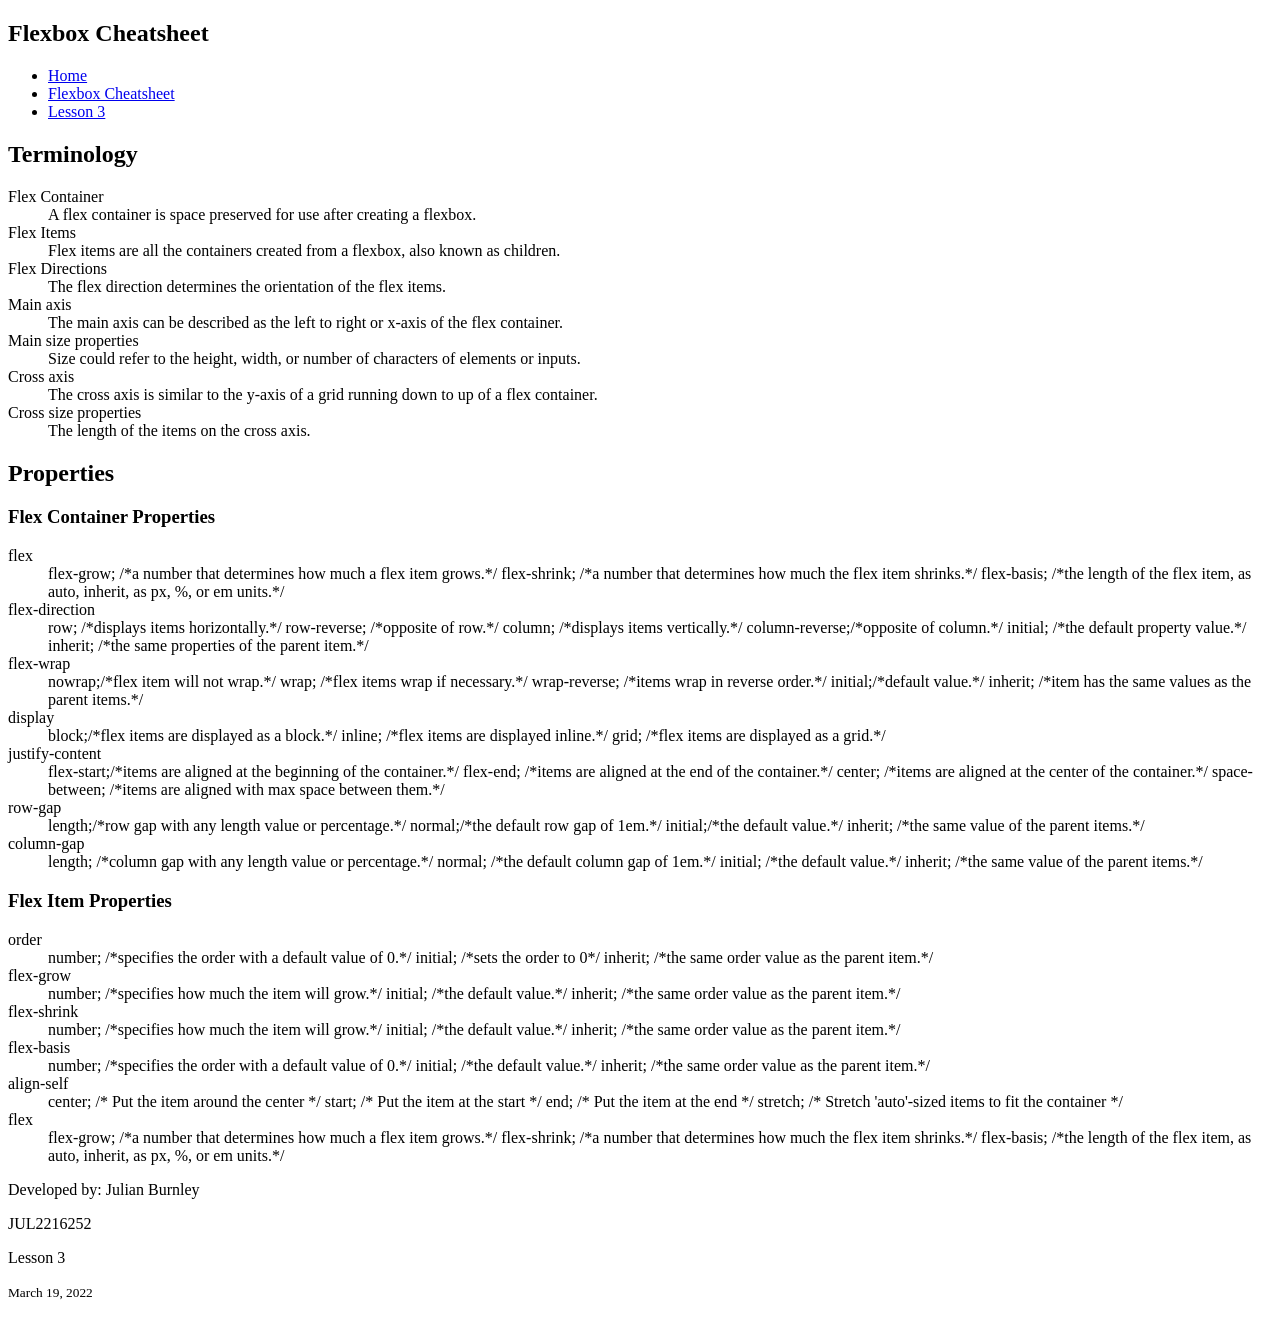
==== flexbox-cheatsheet.html @ 44917455 "flex container, item properties" ====
<!DOCTYPE html>
<html lang="en">
  <head>
    <title>Lesson 3 Project</title>
    <meta charset="UTF-8">
    <meta name="author" content="Julian Burnley">
    <meta name="description" content="Cheatsheet page">
    <meta name="keywords" content="cheatsheet, flexbox properties, flex containers, flex items, ">
    <link href="css/style.css" rel="stylesheet">
  </head>

  
  <body>
<main>
    <section class="left-column">
        <h1>Flexbox Cheatsheet</h1>
        <nav>
            <ul>
                <li><a href="index.html">Home</a></li>
                <li><a href="flexbox-cheatsheet.html">Flexbox Cheatsheet</a></li>
                <li><a href="https://github.com/rsc-cis233da-in-v8/12988_lesson-3-practice-activities-JUL2216252">Lesson 3</a></li>
              </ul>
            </nav>

            <h2>Terminology</h2>
            
            <dl>
                <div class="flex-container">
                <dt>Flex Container</dt>
                <dd>A flex container is space preserved for use after creating a flexbox.</dd>
            </div>
            <div class="flex-items">
                <dt>Flex Items</dt>
                <dd>Flex items are all the containers created from a flexbox, also known as children.</dd>
            </div>
            <div class="flex-direction">
                <dt>Flex Directions</dt>
                <dd>The flex direction determines the orientation of the flex items.</dd>
            </div>
            <div class="main-axis">
                <dt>Main axis</dt>
                <dd>The main axis can be described as the left to right or x-axis of the flex container.
            </dd>
        </div>
        <div class="main-size-properties">
                <dt>Main size properties</dt>
                <dd>Size could refer to the height, width,  or number of characters of elements or inputs.</dd>
            </div>
            <div class="cross-axis">
                <dt>Cross axis</dt>
                <dd>The cross axis is similar to the y-axis of a grid running down to up of a flex container. </dd>
            </div>
            <div class="cross-size-properties">
                <dt>Cross size properties</dt>
                <dd>The length of the items on the cross axis.</dd>
            </div>
              </dl>
           

            <h2>Properties</h2>

            <section class="container">
                <div>
                    <h3>Flex Container Properties</h3>
                    <dl>
                        <div class="property-group">
                        <dt>flex</dt>
                        <dd>flex-grow; /*a number that determines how much a flex item grows.*/
                                flex-shrink; /*a number that determines how much the flex item shrinks.*/
                                flex-basis; /*the length of the flex item, as auto, inherit, as px, %, or em units.*/
                        </dd>
                            </div>

                            <div class="property-group">
                        <dt>flex-direction</dt>
                        <dd>row;<span> /*displays items horizontally.*/</span>
                                row-reverse;<span> /*opposite of row.*/</span>
                                column;<span> /*displays items vertically.*/</span>
                                column-reverse;<span>/*opposite of column.*/</span>
                                initial;<span> /*the default property value.*/</span>
                                inherit; <span>/*the same properties of the parent item.*/</span>
                        </dd>
                         </div>

                         <div class="property-group">
                        <dt>flex-wrap</dt>
                        <dd>nowrap;<span>/*flex item will not wrap.*/</span>
                                wrap; <span>/*flex items wrap if necessary.*/</span>
                                wrap-reverse; <span>/*items wrap in reverse order.*/</span>
                                initial;<span>/*default value.*/</span>
                                inherit; <span>/*item has the same values as the parent items.*/</span>
                        </dd>
                       </div>

                       <div class="property-group">
                        <dt>display</dt>
                        <dd>block;<span>/*flex items are displayed as a block.*/</span>
                                inline;<span> /*flex items are displayed inline.*/</span>
                                grid; <span>/*flex items are displayed as a grid.*/</span>
                        </dd>
                       </div>

                       <div class="property-group">
                        <dt>justify-content</dt>
                        <dd>flex-start;<span>/*items are aligned at the beginning of the container.*/</span>
                                flex-end;<span> /*items are aligned at the end of the container.*/</span>
                                center; <span>/*items are aligned at the center of the container.*/</span>
                                space-between; <span>/*items are aligned with max space between them.*/</span>
                               
                        </dd>
                       </div>
                        <dt>row-gap</dt>
                        <dd>length;<span>/*row gap with any length value or percentage.*/</span>
                                 normal;<span>/*the default row gap of 1em.*/</span> 
                                 initial;<span>/*the default value.*/</span> 
                                 inherit;<span> /*the same value of the parent items.*/</span> 

                        </dd>
                        <div class="property-group">
                        <dt>column-gap</dt>
                        <dd>length; <span> /*column gap with any length value or percentage.*/</span> 
                                 normal;<span>  /*the default column gap of 1em.*/</span> 
                                 initial; <span> /*the default value.*/</span> 
                                 inherit; <span> /*the same value of the parent items.*/</span> 
                        </dd>
                    </div>
                    </dl>
                    
                    
                </div>

                <div>
                    <h3>Flex Item Properties</h3>
                    <dl>
                        <div class="Flex Item Properties">
                        <dt>order</dt>
                        <dd>number; /*specifies the order with a default value of 0.*/
                                initial; /*sets the order to 0*/
                                inherit; /*the same order value as the parent item.*/
                        </dd>
                    </div>

                    <div class="Flex Item Properties">
                        <dt>flex-grow</dt>
                        <dd>number; /*specifies how much the item will grow.*/
                                initial; /*the default value.*/
                                inherit; /*the same order value as the parent item.*/

                        </dd>
                    </div>

                    <div class="Flex Item Properties">
                        <dt>flex-shrink</dt>
                        <dd>number; /*specifies how much the item will grow.*/
                                 initial; /*the default value.*/
                                 inherit; /*the same order value as the parent item.*/


                        </dd>
                    </div>

                    <div class="Flex Item Properties">
                        <dt>flex-basis</dt>
                        <dd>number; /*specifies the order with a default value of 0.*/
                                 initial; /*the default value.*/
                                 inherit; /*the same order value as the parent item.*/


                        </dd>
                    </div>

                    <div class="Flex Item Properties">
                        <dt>align-self</dt>
                        <dd>center; /* Put the item around the center */
                                start; /* Put the item at the start */
                                end; /* Put the item at the end */
                                stretch; /* Stretch 'auto'-sized items to fit the container */
                        </dd>
                    </div>

                    <div class="Flex Item Properties">
                        <dt>flex</dt>
                        <dd>flex-grow; /*a number that determines how much a flex item grows.*/
                                flex-shrink; /*a number that determines how much the flex item shrinks.*/
                                flex-basis; /*the length of the flex item, as auto, inherit, as px, %, or em units.*/


                        </dd>
                    </div>
                    </dl>
                    

                </div>

            </section>
          

    </section>
    <footer>
        <p><span>Developed by:</span> Julian Burnley </p><p>JUL2216252</p><p><span>Lesson 3</span> </p>
        <p><small>March 19, 2022</small></p>
      </footer>
      
</main>
  </body>
</html>
---- css/style.css ----
/*
  Name:
  Course and Section:
  Instructor Name:
*/
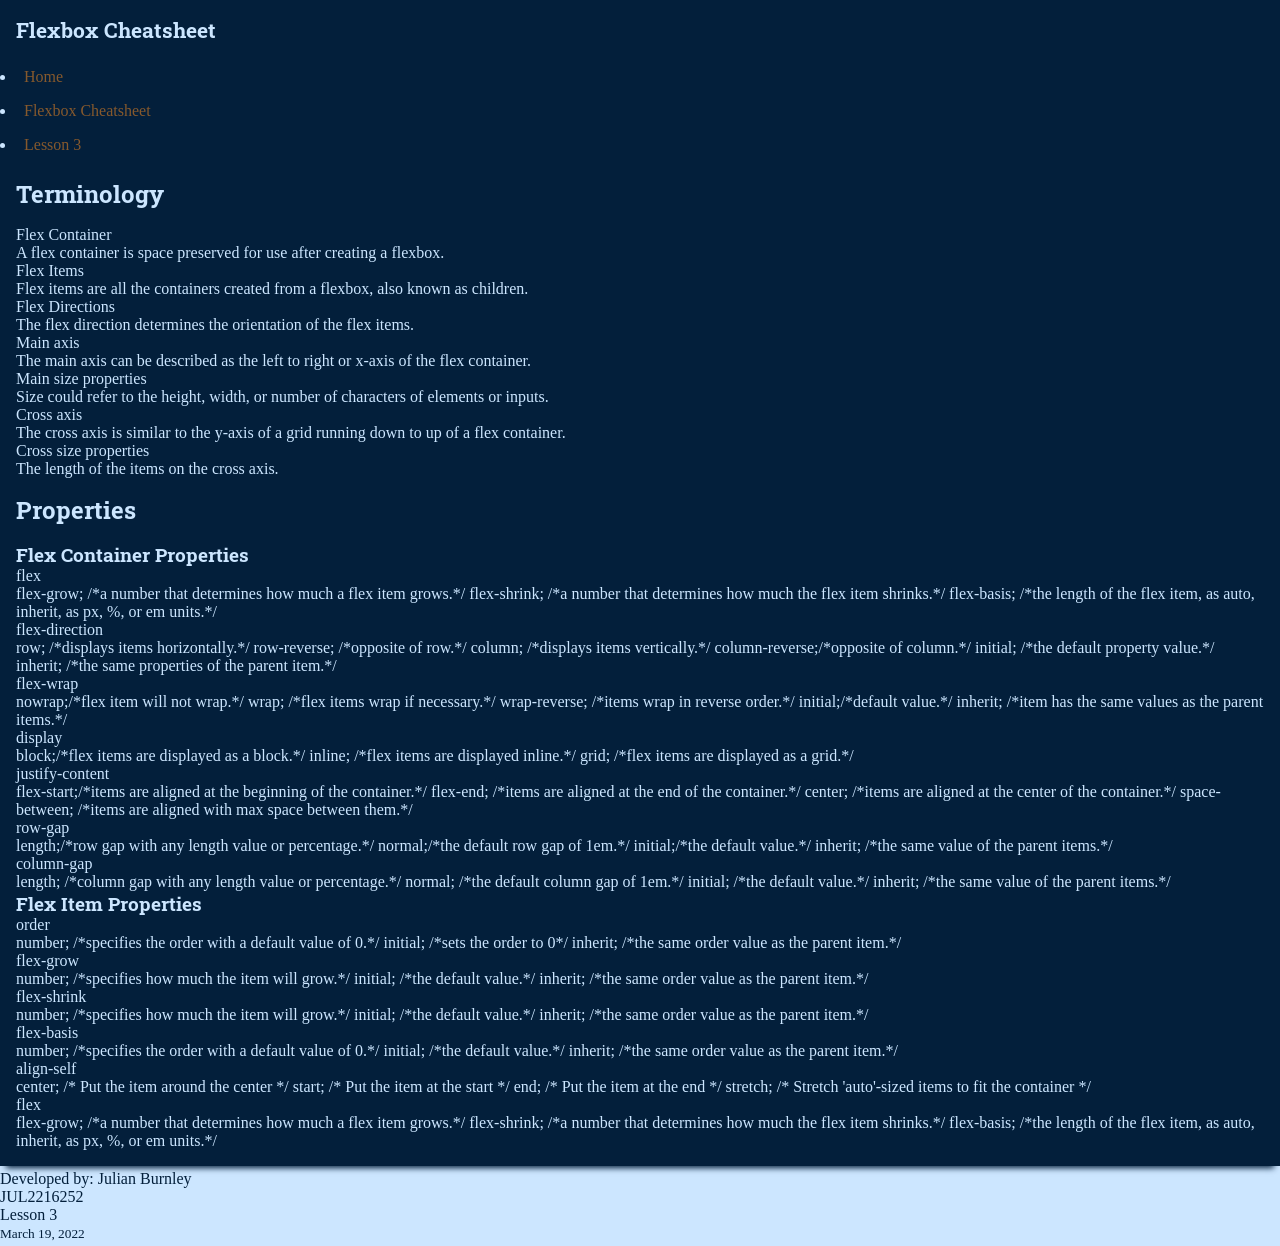
==== commit 3683378e: "body, side style" ====
--- a/flexbox-cheatsheet.html
+++ b/flexbox-cheatsheet.html
@@ -7,12 +7,18 @@
     <meta name="description" content="Cheatsheet page">
     <meta name="keywords" content="cheatsheet, flexbox properties, flex containers, flex items, ">
     <link href="css/style.css" rel="stylesheet">
+    <style>
+
+@import url('https://fonts.googleapis.com/css2?family=Roboto+Slab:wght@100&display=swap');
+      @import url('https://fonts.googleapis.com/css2?family=Open+Sans:wght@300&display=swap');
+    </style>
   </head>
 
   
   <body>
 <main>
     <section class="left-column">
+       
         <h1>Flexbox Cheatsheet</h1>
         <nav>
             <ul>
@@ -21,7 +27,7 @@
                 <li><a href="https://github.com/rsc-cis233da-in-v8/12988_lesson-3-practice-activities-JUL2216252">Lesson 3</a></li>
               </ul>
             </nav>
-
+       
             <h2>Terminology</h2>
             
             <dl>
@@ -196,11 +202,12 @@
           
 
     </section>
+    <div class="footer">
     <footer>
         <p><span>Developed by:</span> Julian Burnley </p><p>JUL2216252</p><p><span>Lesson 3</span> </p>
         <p><small>March 19, 2022</small></p>
       </footer>
-      
+    </div>
 </main>
   </body>
 </html>
--- a/css/style.css
+++ b/css/style.css
@@ -1,6 +1,92 @@
 
 /*
-  Name:
-  Course and Section:
-  Instructor Name:
+  Name:Julian Burnley
+  Course and Section:CIS233DA # 12988
+  Instructor Name:Brian Thurber
 */ 
+
+/*  color scheme info */
+:root {
+  --light-left-body-background-color: #cce6ff;
+  --background-card-xlight-color: 	#e2edf1;
+  --medium-dark-code-color: #86592d;
+  --left-border-link-color: #0084ff;
+  --left-column-background-text-shadow-color: #031f3b;
+  --span-code-medium-color:#003300;
+}
+
+/* fonts*/
+@font-face {
+  font-family: 'Roboto Slab';
+  src: url('RobotoSlab-VariableFont_wght.ttf') format('truetype');
+  
+  font-variation-settings: normal;
+}
+/* Resets sizing method and removes browser defaults for all elements */
+*, *::after, *::before {
+  margin: 0;
+  padding: 0;
+  box-sizing: border-box;
+
+}
+
+/* body*/
+
+body {
+  background-color: var(--light-left-body-background-color);
+  color: var(--left-column-background-text-shadow-color);
+  display: flex;
+  flex-flow: row;
+  flex-wrap: nowrap;
+  row-gap: 1em;
+  font-family: 'Roboto Slab', serif, 'Courier Prime', monospace;
+  overflow: hidden;
+
+}
+.left-column {
+align-items: flex-start;
+  display: flex;
+  flex-direction: column;
+  flex-wrap: nowrap;
+  justify-content: space-between;
+height: 100%;
+flex-shrink: 0;
+flex-grow: 0;
+flex-basis: 250px;
+ background-color: var(--left-column-background-text-shadow-color);
+ color: var(--light-left-body-background-color);
+ border-right: thick var(--left-border-link-color);
+ box-shadow: 0 8px 6px -6px var(--left-column-background-text-shadow-color);
+ padding: 1em;
+}
+
+h1 {
+ font-size: 1.3rem; 
+}
+
+nav{
+  font-size: 1em;
+}
+
+nav a {
+  display: flex;
+  flex-direction: column;
+  text-decoration: none;
+  color: var(--medium-dark-code-color);
+  padding: .5em;
+}
+
+a:hover {
+  padding-top: 0.6em;
+ background-color: var(--medium-dark-code-color);
+ color: var(--left-column-background-text-shadow-color);
+  text-decoration: none;
+}
+
+.footer {
+  height: 5em;
+  display: flex;
+  flex-direction: column;
+  justify-content: space-around;
+
+}
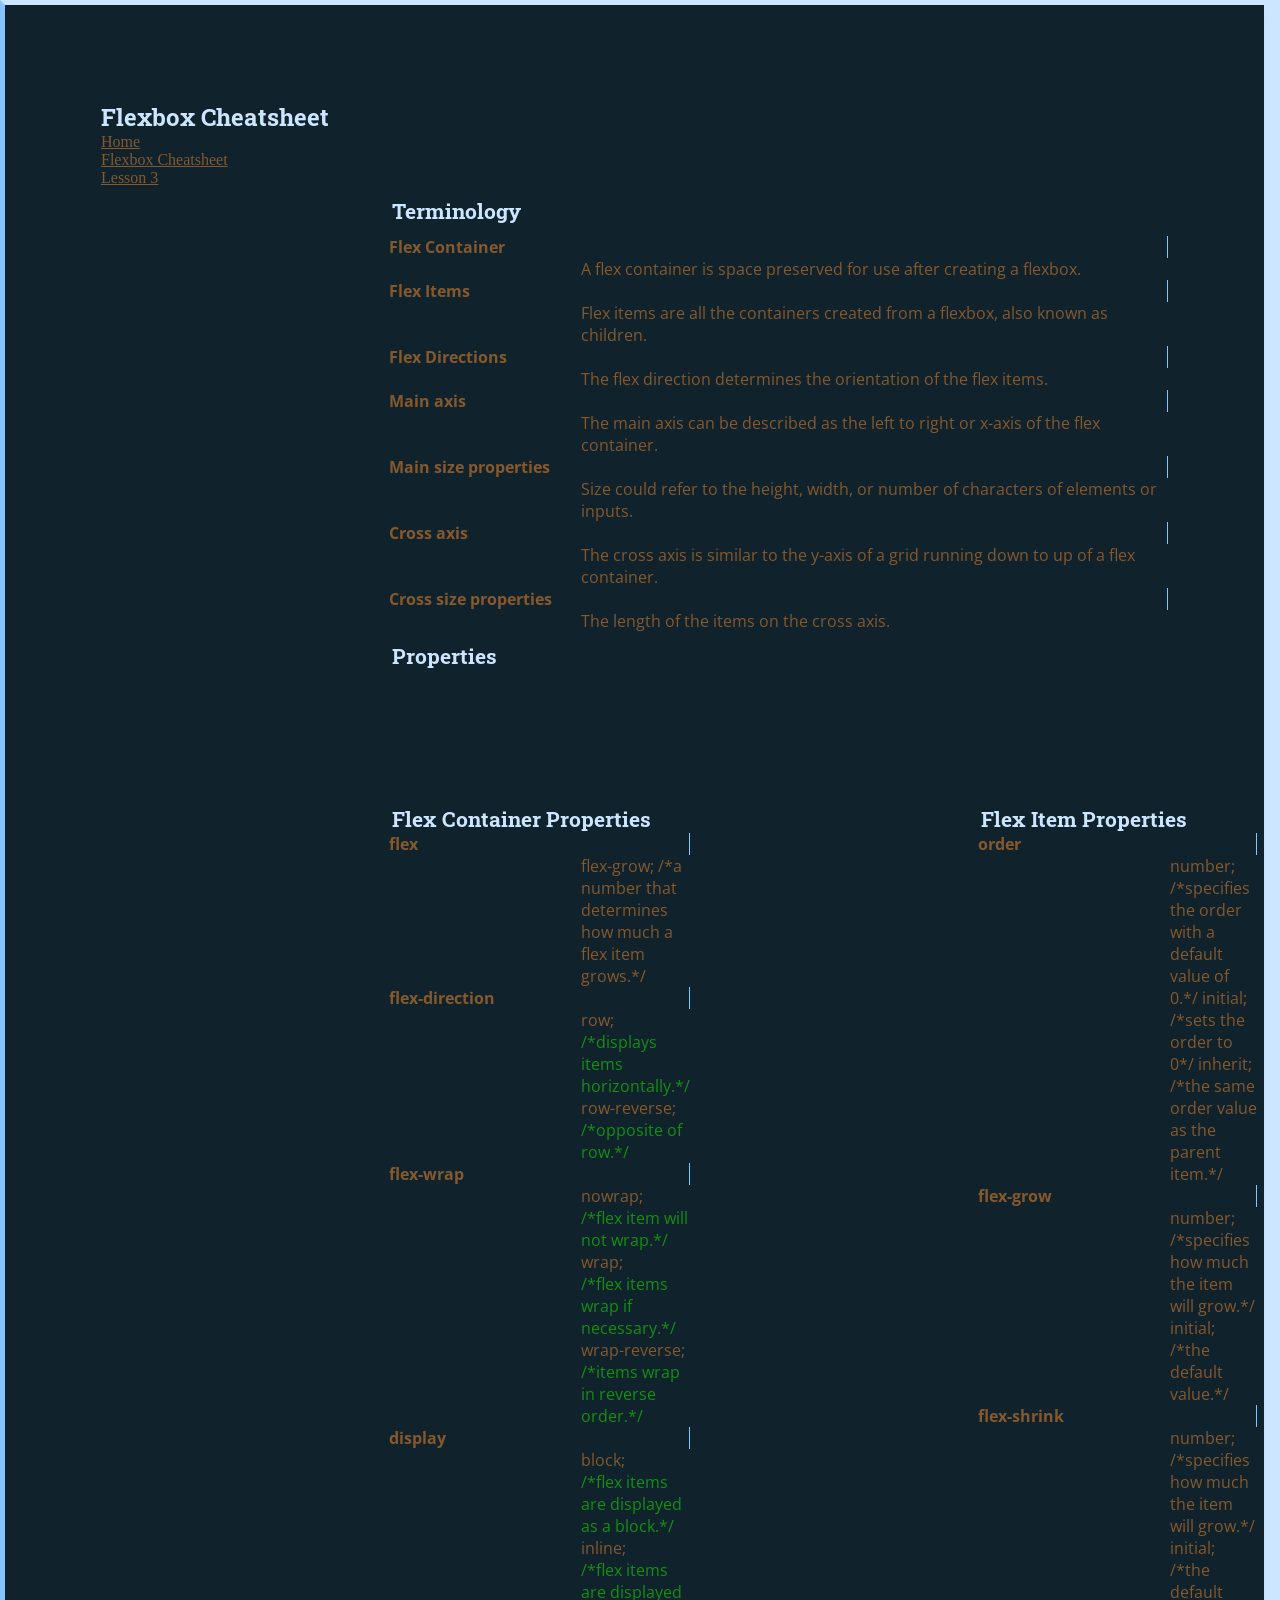
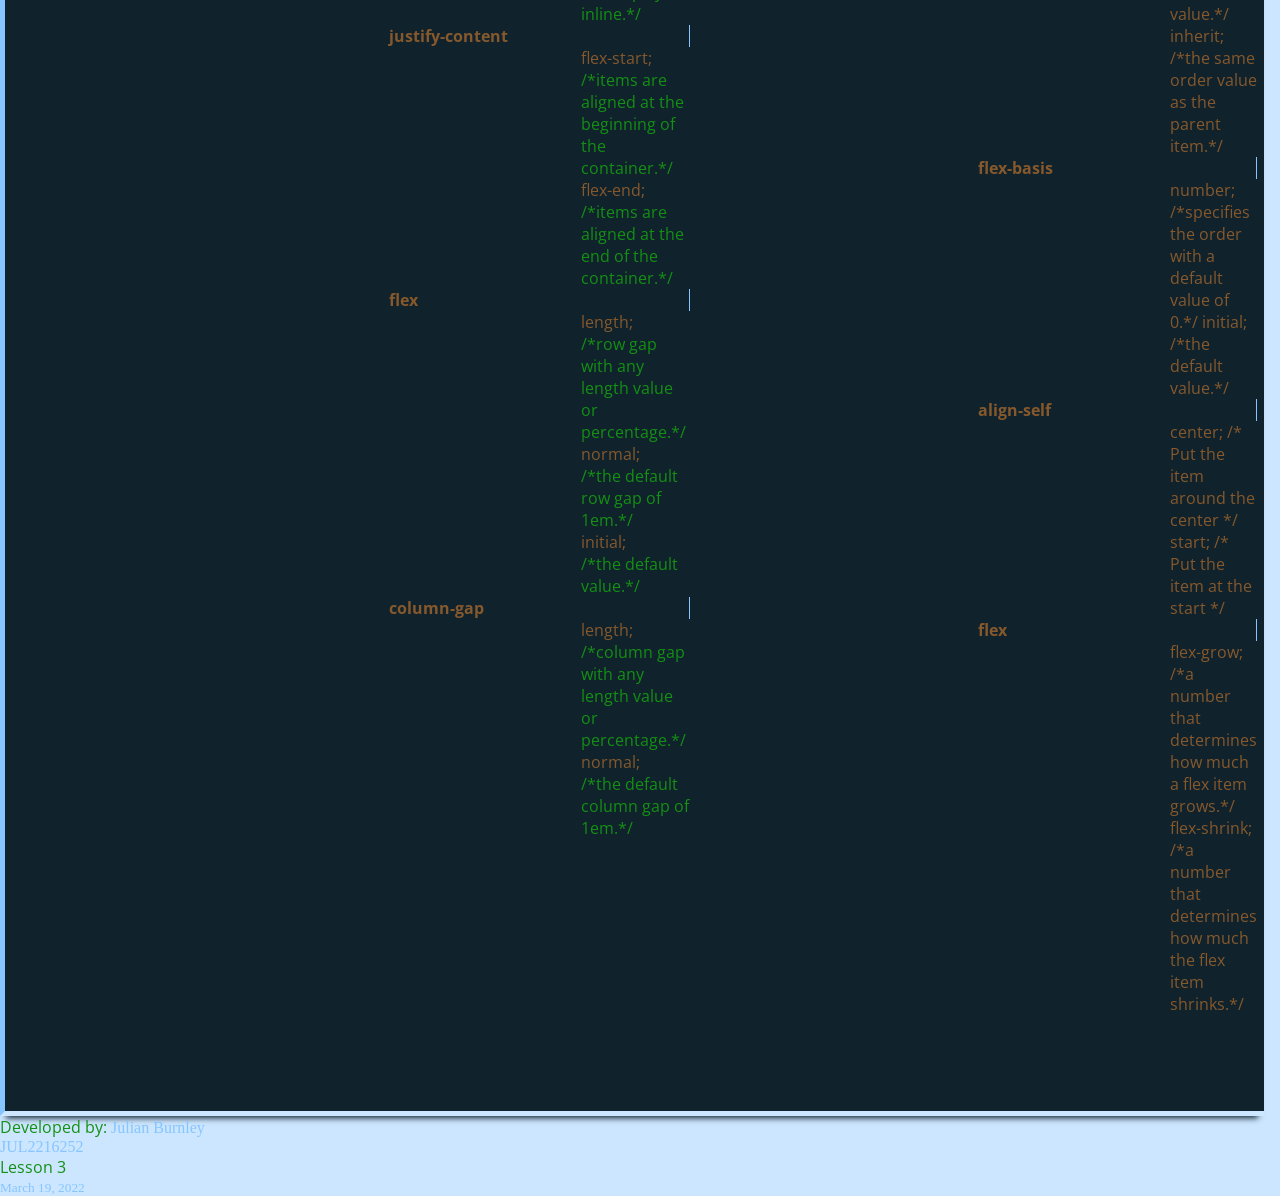
==== commit c097aae7: "main element styles" ====
--- a/flexbox-cheatsheet.html
+++ b/flexbox-cheatsheet.html
@@ -31,38 +31,38 @@
             <h2>Terminology</h2>
             
             <dl>
-                <div class="flex-container">
+                <div class="term-group">
                 <dt>Flex Container</dt>
                 <dd>A flex container is space preserved for use after creating a flexbox.</dd>
             </div>
-            <div class="flex-items">
+            <div class="term-group">
                 <dt>Flex Items</dt>
                 <dd>Flex items are all the containers created from a flexbox, also known as children.</dd>
             </div>
-            <div class="flex-direction">
+            <div class="term-group">
                 <dt>Flex Directions</dt>
                 <dd>The flex direction determines the orientation of the flex items.</dd>
             </div>
-            <div class="main-axis">
+            <div class="term-group">
                 <dt>Main axis</dt>
                 <dd>The main axis can be described as the left to right or x-axis of the flex container.
             </dd>
         </div>
-        <div class="main-size-properties">
+        <div class="term-group">
                 <dt>Main size properties</dt>
                 <dd>Size could refer to the height, width,  or number of characters of elements or inputs.</dd>
             </div>
-            <div class="cross-axis">
+            <div class="term-group">
                 <dt>Cross axis</dt>
                 <dd>The cross axis is similar to the y-axis of a grid running down to up of a flex container. </dd>
             </div>
-            <div class="cross-size-properties">
+            <div class="term-group">
                 <dt>Cross size properties</dt>
                 <dd>The length of the items on the cross axis.</dd>
             </div>
               </dl>
            
-
+            
             <h2>Properties</h2>
 
             <section class="container">
@@ -72,135 +72,106 @@
                         <div class="property-group">
                         <dt>flex</dt>
                         <dd>flex-grow; /*a number that determines how much a flex item grows.*/
-                                flex-shrink; /*a number that determines how much the flex item shrinks.*/
-                                flex-basis; /*the length of the flex item, as auto, inherit, as px, %, or em units.*/
-                        </dd>
+                             </dd>
                             </div>
 
                             <div class="property-group">
                         <dt>flex-direction</dt>
                         <dd>row;<span> /*displays items horizontally.*/</span>
                                 row-reverse;<span> /*opposite of row.*/</span>
-                                column;<span> /*displays items vertically.*/</span>
-                                column-reverse;<span>/*opposite of column.*/</span>
-                                initial;<span> /*the default property value.*/</span>
-                                inherit; <span>/*the same properties of the parent item.*/</span>
                         </dd>
-                         </div>
+                    </div>
 
-                         <div class="property-group">
-                        <dt>flex-wrap</dt>
-                        <dd>nowrap;<span>/*flex item will not wrap.*/</span>
-                                wrap; <span>/*flex items wrap if necessary.*/</span>
-                                wrap-reverse; <span>/*items wrap in reverse order.*/</span>
-                                initial;<span>/*default value.*/</span>
-                                inherit; <span>/*item has the same values as the parent items.*/</span>
+                    <div class="property-group">
+                   <dt>flex-wrap</dt>
+                   <dd>nowrap;<span>/*flex item will not wrap.*/</span>
+                           wrap; <span>/*flex items wrap if necessary.*/</span>
+                           wrap-reverse; <span>/*items wrap in reverse order.*/</span>
                         </dd>
-                       </div>
-
-                       <div class="property-group">
+                    </div>  
+                    <div class="property-group">
                         <dt>display</dt>
                         <dd>block;<span>/*flex items are displayed as a block.*/</span>
                                 inline;<span> /*flex items are displayed inline.*/</span>
-                                grid; <span>/*flex items are displayed as a grid.*/</span>
-                        </dd>
+                                 </dd>
                        </div>
-
-                       <div class="property-group">
+                   <div class="property-group">
                         <dt>justify-content</dt>
                         <dd>flex-start;<span>/*items are aligned at the beginning of the container.*/</span>
                                 flex-end;<span> /*items are aligned at the end of the container.*/</span>
-                                center; <span>/*items are aligned at the center of the container.*/</span>
-                                space-between; <span>/*items are aligned with max space between them.*/</span>
-                               
-                        </dd>
+                               </dd>
                        </div>
-                        <dt>row-gap</dt>
-                        <dd>length;<span>/*row gap with any length value or percentage.*/</span>
+                       <dt>flex</dt>
+                    <dd>length;<span>/*row gap with any length value or percentage.*/</span>
                                  normal;<span>/*the default row gap of 1em.*/</span> 
                                  initial;<span>/*the default value.*/</span> 
-                                 inherit;<span> /*the same value of the parent items.*/</span> 
-
-                        </dd>
+                                  </dd>
                         <div class="property-group">
                         <dt>column-gap</dt>
                         <dd>length; <span> /*column gap with any length value or percentage.*/</span> 
                                  normal;<span>  /*the default column gap of 1em.*/</span> 
-                                 initial; <span> /*the default value.*/</span> 
-                                 inherit; <span> /*the same value of the parent items.*/</span> 
+                                </dd>    
+                            </div>
+                       
+                      </div>
+                    <div>
+                        <h3>Flex Item Properties</h3>
+                        <dl>
+                            <div class="Flex Item Properties">
+                            <dt>order</dt>
+                            <dd>number; /*specifies the order with a default value of 0.*/
+                                    initial; /*sets the order to 0*/
+                                    inherit; /*the same order value as the parent item.*/
+                            </dd>
+                        </div>
+                
+                        <div class="Flex Item Properties">
+                            <dt>flex-grow</dt>
+                            <dd>number; /*specifies how much the item will grow.*/
+                                    initial; /*the default value.*/
+                                </dd>
+                        </div>
+    
+                        <div class="Flex Item Properties">
+                            <dt>flex-shrink</dt>
+                            <dd>number; /*specifies how much the item will grow.*/
+                                     initial; /*the default value.*/
+                                     inherit; /*the same order value as the parent item.*/
+    
+                            </dd>
+                        </div>
+    
+                        <div class="Flex Item Properties">
+                            <dt>flex-basis</dt>
+                            <dd>number; /*specifies the order with a default value of 0.*/
+                                     initial; /*the default value.*/
+                                    
+    
+                            </dd>
+                        </div>
+    
+                       
+                    <div class="Flex Item Properties">
+                        <dt>align-self</dt>
+                        <dd>center; /* Put the item around the center */
+                                start; /* Put the item at the start */
+                               
+                                
                         </dd>
                     </div>
-                    </dl>
-                    
-                    
-                </div>
-
-                <div>
-                    <h3>Flex Item Properties</h3>
-                    <dl>
-                        <div class="Flex Item Properties">
-                        <dt>order</dt>
-                        <dd>number; /*specifies the order with a default value of 0.*/
-                                initial; /*sets the order to 0*/
-                                inherit; /*the same order value as the parent item.*/
-                        </dd>
-                    </div>
-
+        
                     <div class="Flex Item Properties">
-                        <dt>flex-grow</dt>
-                        <dd>number; /*specifies how much the item will grow.*/
-                                initial; /*the default value.*/
-                                inherit; /*the same order value as the parent item.*/
+                        <dt>flex</dt>
+                        <dd>flex-grow; /*a number that determines how much a flex item grows.*/
+                                flex-shrink; /*a number that determines how much the flex item shrinks.*/
+                         
 
                         </dd>
                     </div>
 
-                    <div class="Flex Item Properties">
-                        <dt>flex-shrink</dt>
-                        <dd>number; /*specifies how much the item will grow.*/
-                                 initial; /*the default value.*/
-                                 inherit; /*the same order value as the parent item.*/
-
-
-                        </dd>
-                    </div>
-
-                    <div class="Flex Item Properties">
-                        <dt>flex-basis</dt>
-                        <dd>number; /*specifies the order with a default value of 0.*/
-                                 initial; /*the default value.*/
-                                 inherit; /*the same order value as the parent item.*/
-
-
-                        </dd>
-                    </div>
-
-                    <div class="Flex Item Properties">
-                        <dt>align-self</dt>
-                        <dd>center; /* Put the item around the center */
-                                start; /* Put the item at the start */
-                                end; /* Put the item at the end */
-                                stretch; /* Stretch 'auto'-sized items to fit the container */
-                        </dd>
-                    </div>
-
-                    <div class="Flex Item Properties">
-                        <dt>flex</dt>
-                        <dd>flex-grow; /*a number that determines how much a flex item grows.*/
-                                flex-shrink; /*a number that determines how much the flex item shrinks.*/
-                                flex-basis; /*the length of the flex item, as auto, inherit, as px, %, or em units.*/
-
-
-                        </dd>
-                    </div>
-                    </dl>
-                    
-
-                </div>
-
-            </section>
-          
-
+                </dl>
+            </div>
+        </section>
     </section>
     <div class="footer">
     <footer>
@@ -210,4 +181,11 @@
     </div>
 </main>
   </body>
-</html>+</html>
+
+
+          
+
+  
+
+ 
--- a/css/style.css
+++ b/css/style.css
@@ -1,4 +1,3 @@
-
 /*
   Name:Julian Burnley
   Course and Section:CIS233DA # 12988
@@ -8,11 +7,11 @@
 /*  color scheme info */
 :root {
   --light-left-body-background-color: #cce6ff;
-  --background-card-xlight-color: 	#e2edf1;
+  --background-card-xlight-color:   #e2edf1;
   --medium-dark-code-color: #86592d;
-  --left-border-link-color: #0084ff;
-  --left-column-background-text-shadow-color: #031f3b;
-  --span-code-medium-color:#003300;
+  --left-border-link-color: #86c5ff;
+  --left-column-background-text-shadow-color: #10222c;
+  --span-code-medium-color:#149014;
 }
 
 /* fonts*/
@@ -44,49 +43,127 @@
 
 }
 .left-column {
-align-items: flex-start;
-  display: flex;
-  flex-direction: column;
-  flex-wrap: nowrap;
-  justify-content: space-between;
+display: flex;
+flex-direction: column;
+flex-wrap: nowrap;
+justify-content: space-between;
 height: 100%;
 flex-shrink: 0;
 flex-grow: 0;
+border-left:  var(--left-border-link-color);
+border-width: thick;
+border-style: solid;
 flex-basis: 250px;
  background-color: var(--left-column-background-text-shadow-color);
  color: var(--light-left-body-background-color);
  border-right: thick var(--left-border-link-color);
  box-shadow: 0 8px 6px -6px var(--left-column-background-text-shadow-color);
- padding: 1em;
+ padding: 6em;
 }
 
-h1 {
+.l
+h1, h2, h3 {
  font-size: 1.3rem; 
+ padding-top: 6em;
 }
 
 nav{
-  font-size: 1em;
+  display: flex;
+  flex-direction: column;
+  font-size: 1em;;
+  
+}
+
+li {
+  list-style: none;
 }
 
 nav a {
-  display: flex;
-  flex-direction: column;
-  text-decoration: none;
+ 
   color: var(--medium-dark-code-color);
-  padding: .5em;
+  
 }
 
 a:hover {
-  padding-top: 0.6em;
+  padding-top: .25em;
  background-color: var(--medium-dark-code-color);
  color: var(--left-column-background-text-shadow-color);
   text-decoration: none;
 }
 
-.footer {
+footer {
   height: 5em;
   display: flex;
   flex-direction: column;
   justify-content: space-around;
+  color: var(--left-border-link-color);
 
 }
+
+main {
+  height: 100%;
+  width: 100%;
+  padding-right: 1em;
+  overflow: auto;
+
+}
+
+h2 {
+  padding-top: .5em;
+  padding-bottom: .5em;
+  padding-left: 14em;
+}
+h3 {
+  padding-left: 14em;
+}
+
+.property-group .term-group {
+  display: flex;
+  flex-direction: row;
+  border-top:  thin solid var(--left-border-link-color);
+  padding: 1em;
+border-left: thin solid var(--left-border-link-color);
+  background-color: var(--background-card-xlight-color);
+  box-shadow: 10px 0 20px -5px var(--left-column-background-text-shadow-color);
+
+}
+
+
+.container {
+  display: flex;
+  flex-direction: row;
+  row-gap: 1em;
+  flex-grow: 1;
+  flex-shrink: 1;
+  flex-basis: auto;
+
+}
+
+
+dt {
+  border-right: thin solid var(--left-border-link-color);
+  flex-grow: 0;
+  flex-shrink: 0;
+  flex-basis: 10em;
+  font-weight: bolder;
+  padding-right: 5px;
+  display: flex;
+  flex-direction: column;
+  padding-left: 18em;
+  font-family: 'Open Sans', 'Courier New', Courier, monospace;
+  color: var(--medium-dark-code-color);
+
+}
+
+dd {
+  display: flex;
+flex-direction: column;
+padding-left: 30em;
+font-family: 'Open Sans', 'Courier New', Courier, monospace;
+color: var(--medium-dark-code-color);
+}
+
+span {
+  font-family: 'Open Sans', 'Courier New', Courier, monospace;
+  color: var(--span-code-medium-color);
+}
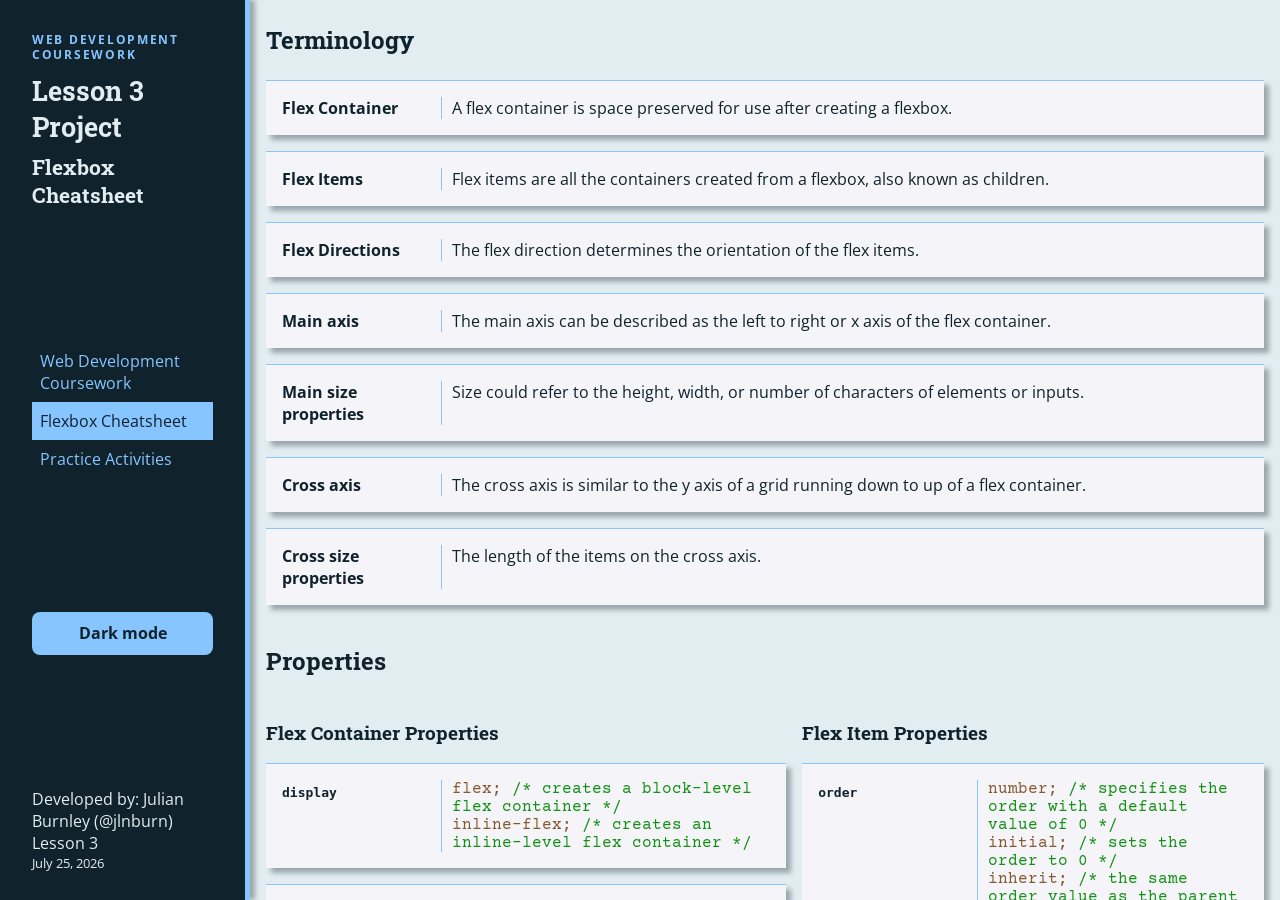
==== commit 4aa9d220: "Complete Lesson 3 project" ====
--- a/flexbox-cheatsheet.html
+++ b/flexbox-cheatsheet.html
@@ -1,37 +1,37 @@
 <!DOCTYPE html>
 <html lang="en">
   <head>
-    <title>Lesson 3 Project</title>
+    <title>Lesson 3 Project | Flexbox Cheatsheet</title>
     <meta charset="UTF-8">
     <meta name="author" content="Julian Burnley">
-    <meta name="description" content="Cheatsheet page">
-    <meta name="keywords" content="cheatsheet, flexbox properties, flex containers, flex items, ">
+    <meta name="description" content="Cheatsheet for CSS Flexbox properties">
+    <meta name="keywords" content="cheatsheet, flexbox properties, flex containers, flex items">
     <link href="css/style.css" rel="stylesheet">
-    <style>
-
-@import url('https://fonts.googleapis.com/css2?family=Roboto+Slab:wght@100&display=swap');
-      @import url('https://fonts.googleapis.com/css2?family=Open+Sans:wght@300&display=swap');
-    </style>
+    <script src="js/theme.js" defer></script>
   </head>
-
-  
   <body>
-<main>
     <section class="left-column">
-       
-        <h1>Flexbox Cheatsheet</h1>
-        <nav>
-            <ul>
-                <li><a href="index.html">Home</a></li>
-                <li><a href="flexbox-cheatsheet.html">Flexbox Cheatsheet</a></li>
-                <li><a href="https://github.com/rsc-cis233da-in-v8/12988_lesson-3-practice-activities-JUL2216252">Lesson 3</a></li>
-              </ul>
-            </nav>
-       
-            <h2>Terminology</h2>
-            
-            <dl>
-                <div class="term-group">
+        <div>
+          <p class="course-label">Web Development Coursework</p>
+          <p class="lesson-heading">Lesson 3 Project</p>
+          <h1>Flexbox Cheatsheet</h1>
+        </div>
+        <nav aria-label="Primary navigation">
+            <a href="index.html">Web Development Coursework</a>
+            <a href="flexbox-cheatsheet.html" aria-current="page">Flexbox Cheatsheet</a>
+            <a href="../12988_lesson-3-practice-activities-JUL2216252/index.html">Practice Activities</a>
+        </nav>
+        <button class="theme-toggle" type="button" aria-pressed="false">Dark mode</button>
+        <footer>
+            <span>Developed by: Julian Burnley (@jlnburn)</span>
+            <span>Lesson 3</span>
+            <small>July 25, 2026</small>
+        </footer>
+    </section>
+    <main>
+        <h2>Terminology</h2>
+        <dl>
+            <div class="term-group">
                 <dt>Flex Container</dt>
                 <dd>A flex container is space preserved for use after creating a flexbox.</dd>
             </div>
@@ -45,147 +45,135 @@
             </div>
             <div class="term-group">
                 <dt>Main axis</dt>
-                <dd>The main axis can be described as the left to right or x-axis of the flex container.
-            </dd>
-        </div>
-        <div class="term-group">
+                <dd>The main axis can be described as the left to right or x axis of the flex container.</dd>
+            </div>
+            <div class="term-group">
                 <dt>Main size properties</dt>
-                <dd>Size could refer to the height, width,  or number of characters of elements or inputs.</dd>
+                <dd>Size could refer to the height, width, or number of characters of elements or inputs.</dd>
             </div>
             <div class="term-group">
                 <dt>Cross axis</dt>
-                <dd>The cross axis is similar to the y-axis of a grid running down to up of a flex container. </dd>
+                <dd>The cross axis is similar to the y axis of a grid running down to up of a flex container.</dd>
             </div>
             <div class="term-group">
                 <dt>Cross size properties</dt>
                 <dd>The length of the items on the cross axis.</dd>
             </div>
-              </dl>
-           
-            
-            <h2>Properties</h2>
+        </dl>
 
-            <section class="container">
-                <div>
-                    <h3>Flex Container Properties</h3>
-                    <dl>
-                        <div class="property-group">
-                        <dt>flex</dt>
-                        <dd>flex-grow; /*a number that determines how much a flex item grows.*/
-                             </dd>
-                            </div>
-
-                            <div class="property-group">
-                        <dt>flex-direction</dt>
-                        <dd>row;<span> /*displays items horizontally.*/</span>
-                                row-reverse;<span> /*opposite of row.*/</span>
+        <h2>Properties</h2>
+        <section class="container">
+            <div>
+                <h3>Flex Container Properties</h3>
+                <dl>
+                    <div class="property-group">
+                        <dt><code>display</code></dt>
+                        <dd>
+                            <code>flex; <span>/* creates a block-level flex container */</span></code>
+                            <code>inline-flex; <span>/* creates an inline-level flex container */</span></code>
                         </dd>
                     </div>
-
                     <div class="property-group">
-                   <dt>flex-wrap</dt>
-                   <dd>nowrap;<span>/*flex item will not wrap.*/</span>
-                           wrap; <span>/*flex items wrap if necessary.*/</span>
-                           wrap-reverse; <span>/*items wrap in reverse order.*/</span>
-                        </dd>
-                    </div>  
-                    <div class="property-group">
-                        <dt>display</dt>
-                        <dd>block;<span>/*flex items are displayed as a block.*/</span>
-                                inline;<span> /*flex items are displayed inline.*/</span>
-                                 </dd>
-                       </div>
-                   <div class="property-group">
-                        <dt>justify-content</dt>
-                        <dd>flex-start;<span>/*items are aligned at the beginning of the container.*/</span>
-                                flex-end;<span> /*items are aligned at the end of the container.*/</span>
-                               </dd>
-                       </div>
-                       <dt>flex</dt>
-                    <dd>length;<span>/*row gap with any length value or percentage.*/</span>
-                                 normal;<span>/*the default row gap of 1em.*/</span> 
-                                 initial;<span>/*the default value.*/</span> 
-                                  </dd>
-                        <div class="property-group">
-                        <dt>column-gap</dt>
-                        <dd>length; <span> /*column gap with any length value or percentage.*/</span> 
-                                 normal;<span>  /*the default column gap of 1em.*/</span> 
-                                </dd>    
-                            </div>
-                       
-                      </div>
-                    <div>
-                        <h3>Flex Item Properties</h3>
-                        <dl>
-                            <div class="Flex Item Properties">
-                            <dt>order</dt>
-                            <dd>number; /*specifies the order with a default value of 0.*/
-                                    initial; /*sets the order to 0*/
-                                    inherit; /*the same order value as the parent item.*/
-                            </dd>
-                        </div>
-                
-                        <div class="Flex Item Properties">
-                            <dt>flex-grow</dt>
-                            <dd>number; /*specifies how much the item will grow.*/
-                                    initial; /*the default value.*/
-                                </dd>
-                        </div>
-    
-                        <div class="Flex Item Properties">
-                            <dt>flex-shrink</dt>
-                            <dd>number; /*specifies how much the item will grow.*/
-                                     initial; /*the default value.*/
-                                     inherit; /*the same order value as the parent item.*/
-    
-                            </dd>
-                        </div>
-    
-                        <div class="Flex Item Properties">
-                            <dt>flex-basis</dt>
-                            <dd>number; /*specifies the order with a default value of 0.*/
-                                     initial; /*the default value.*/
-                                    
-    
-                            </dd>
-                        </div>
-    
-                       
-                    <div class="Flex Item Properties">
-                        <dt>align-self</dt>
-                        <dd>center; /* Put the item around the center */
-                                start; /* Put the item at the start */
-                               
-                                
+                        <dt><code>flex-direction</code></dt>
+                        <dd>
+                            <code>row; <span>/* displays items horizontally */</span></code>
+                            <code>row-reverse; <span>/* opposite of row */</span></code>
+                            <code>column; <span>/* displays items vertically */</span></code>
+                            <code>column-reverse; <span>/* displays a vertical row in reverse */</span></code>
                         </dd>
                     </div>
-        
-                    <div class="Flex Item Properties">
-                        <dt>flex</dt>
-                        <dd>flex-grow; /*a number that determines how much a flex item grows.*/
-                                flex-shrink; /*a number that determines how much the flex item shrinks.*/
-                         
-
+                    <div class="property-group">
+                        <dt><code>flex-wrap</code></dt>
+                        <dd>
+                            <code>nowrap; <span>/* flex item will not wrap */</span></code>
+                            <code>wrap; <span>/* flex items wrap if necessary */</span></code>
+                            <code>wrap-reverse; <span>/* items wrap in reverse order */</span></code>
                         </dd>
                     </div>
+                    <div class="property-group">
+                        <dt><code>flex-flow</code></dt>
+                        <dd>
+                            <code>row nowrap; <span>/* combines direction and wrapping in one declaration */</span></code>
+                            <code>column wrap; <span>/* creates wrapping vertical columns */</span></code>
+                        </dd>
+                    </div>
+                    <div class="property-group">
+                        <dt><code>justify-content</code></dt>
+                        <dd>
+                            <code>flex-start; <span>/* items are aligned at the beginning of the container */</span></code>
+                            <code>flex-end; <span>/* items are aligned at the end of the container */</span></code>
+                            <code>center; <span>/* centers items on the main axis */</span></code>
+                            <code>space-between; <span>/* puts equal space between items */</span></code>
+                        </dd>
+                    </div>
+                    <div class="property-group">
+                        <dt><code>align-items</code></dt>
+                        <dd>
+                            <code>stretch; <span>/* stretches items across the cross axis */</span></code>
+                            <code>center; <span>/* centers items on the cross axis */</span></code>
+                            <code>flex-start; <span>/* aligns items to the cross start */</span></code>
+                        </dd>
+                    </div>
+                    <div class="property-group">
+                        <dt><code>align-content</code></dt>
+                        <dd>
+                            <code>stretch; <span>/* stretches wrapped lines across available space */</span></code>
+                            <code>space-between; <span>/* distributes space between wrapped lines */</span></code>
+                            <code>center; <span>/* centers wrapped lines on the cross axis */</span></code>
+                        </dd>
+                    </div>
+                </dl>
+            </div>
 
+            <div>
+                <h3>Flex Item Properties</h3>
+                <dl>
+                    <div class="property-group">
+                        <dt><code>order</code></dt>
+                        <dd>
+                            <code>number; <span>/* specifies the order with a default value of 0 */</span></code>
+                            <code>initial; <span>/* sets the order to 0 */</span></code>
+                            <code>inherit; <span>/* the same order value as the parent item */</span></code>
+                        </dd>
+                    </div>
+                    <div class="property-group">
+                        <dt><code>flex-grow</code></dt>
+                        <dd>
+                            <code>number; <span>/* specifies how much the item will grow */</span></code>
+                            <code>initial; <span>/* the default value */</span></code>
+                        </dd>
+                    </div>
+                    <div class="property-group">
+                        <dt><code>flex-shrink</code></dt>
+                        <dd>
+                            <code>number; <span>/* specifies how much the item will shrink */</span></code>
+                            <code>initial; <span>/* the default value */</span></code>
+                        </dd>
+                    </div>
+                    <div class="property-group">
+                        <dt><code>flex-basis</code></dt>
+                        <dd>
+                            <code>auto; <span>/* uses the item's width or height as its initial size */</span></code>
+                            <code>12rem; <span>/* starts the item at a specific size */</span></code>
+                        </dd>
+                    </div>
+                    <div class="property-group">
+                        <dt><code>align-self</code></dt>
+                        <dd>
+                            <code>center; <span>/* Put the item around the center */</span></code>
+                            <code>flex-start; <span>/* Put the item at the start */</span></code>
+                        </dd>
+                    </div>
+                    <div class="property-group">
+                        <dt><code>flex</code></dt>
+                        <dd>
+                            <code>1 1 auto; <span>/* lets an item grow and shrink from its automatic size */</span></code>
+                            <code>0 0 12rem; <span>/* keeps an item at a fixed flex basis */</span></code>
+                        </dd>
+                    </div>
                 </dl>
             </div>
         </section>
-    </section>
-    <div class="footer">
-    <footer>
-        <p><span>Developed by:</span> Julian Burnley </p><p>JUL2216252</p><p><span>Lesson 3</span> </p>
-        <p><small>March 19, 2022</small></p>
-      </footer>
-    </div>
-</main>
+    </main>
   </body>
 </html>
-
-
-          
-
-  
-
- 
--- a/css/style.css
+++ b/css/style.css
@@ -1,169 +1,247 @@
 /*
-  Name:Julian Burnley
-  Course and Section:CIS233DA # 12988
-  Instructor Name:Brian Thurber
-*/ 
-
-/*  color scheme info */
+  Name: Julian Burnley
+  Course and Section: CIS233DA 12988
+  Instructor Name: Brian Thurber
+*/
+
+@import url('https://fonts.googleapis.com/css2?family=Courier+Prime&family=Open+Sans:wght@300&family=Roboto+Slab:wght@100;700&display=swap');
+
 :root {
-  --light-left-body-background-color: #cce6ff;
-  --background-card-xlight-color:   #e2edf1;
-  --medium-dark-code-color: #86592d;
-  --left-border-link-color: #86c5ff;
-  --left-column-background-text-shadow-color: #10222c;
-  --span-code-medium-color:#149014;
-}
-
-/* fonts*/
-@font-face {
-  font-family: 'Roboto Slab';
-  src: url('RobotoSlab-VariableFont_wght.ttf') format('truetype');
-  
-  font-variation-settings: normal;
-}
-/* Resets sizing method and removes browser defaults for all elements */
+  --color-very-light: #f4f4f9;
+  --color-light: #e2edf1;
+  --color-medium: #86c5ff;
+  --color-dark: #10222c;
+  --color-code-text: #86592d;
+  --color-code-comment: #149014;
+  --color-shadow: rgba(16, 34, 44, 0.35);
+  --color-sidebar-bg: #10222c;
+  --color-sidebar-text: #e2edf1;
+  --font-main: 'Open Sans', sans-serif;
+  --font-code: 'Courier Prime', monospace;
+  --font-heading: 'Roboto Slab', serif;
+}
+
 *, *::after, *::before {
   margin: 0;
   padding: 0;
   box-sizing: border-box;
-
-}
-
-/* body*/
+}
 
 body {
-  background-color: var(--light-left-body-background-color);
-  color: var(--left-column-background-text-shadow-color);
-  display: flex;
-  flex-flow: row;
+  background-color: var(--color-light);
+  color: var(--color-dark);
+  display: flex;
+  flex-direction: row;
   flex-wrap: nowrap;
-  row-gap: 1em;
-  font-family: 'Roboto Slab', serif, 'Courier Prime', monospace;
+  gap: 1em;
+  font-family: var(--font-main);
   overflow: hidden;
-
-}
+  height: 100vh;
+}
+
 .left-column {
-display: flex;
-flex-direction: column;
-flex-wrap: nowrap;
-justify-content: space-between;
-height: 100%;
-flex-shrink: 0;
-flex-grow: 0;
-border-left:  var(--left-border-link-color);
-border-width: thick;
-border-style: solid;
-flex-basis: 250px;
- background-color: var(--left-column-background-text-shadow-color);
- color: var(--light-left-body-background-color);
- border-right: thick var(--left-border-link-color);
- box-shadow: 0 8px 6px -6px var(--left-column-background-text-shadow-color);
- padding: 6em;
-}
-
-.l
-h1, h2, h3 {
- font-size: 1.3rem; 
- padding-top: 6em;
-}
-
-nav{
-  display: flex;
-  flex-direction: column;
-  font-size: 1em;;
-  
-}
-
-li {
+  height: 100vh;
+  flex: 0 0 250px;
+  background-color: var(--color-sidebar-bg);
+  color: var(--color-sidebar-text);
+  display: flex;
+  flex-direction: column;
+  flex-wrap: nowrap;
+  justify-content: space-between;
+  border-right: thick solid var(--color-medium);
+  box-shadow: 5px 0 5px var(--color-shadow);
+  padding: 2em;
+}
+
+.course-label {
+  color: var(--color-medium);
+  font-size: 0.72rem;
+  font-weight: 700;
+  letter-spacing: 0.15em;
+  text-transform: uppercase;
+}
+
+.lesson-heading {
+  padding: 0.35em 0;
+  font-family: var(--font-heading);
+  font-size: 1.7rem;
+  font-weight: 700;
+}
+
+.left-column h1 {
+  font-size: 1.3em;
+  font-family: var(--font-heading);
+}
+
+.left-column nav {
+  display: flex;
+  flex-direction: column;
+}
+
+.left-column nav ul {
   list-style: none;
 }
 
-nav a {
- 
-  color: var(--medium-dark-code-color);
-  
-}
-
-a:hover {
-  padding-top: .25em;
- background-color: var(--medium-dark-code-color);
- color: var(--left-column-background-text-shadow-color);
+.left-column nav a {
+  color: var(--color-medium);
   text-decoration: none;
-}
-
-footer {
+  padding: 0.5em;
+  display: block;
+}
+
+.left-column nav a:hover,
+.left-column nav a:focus,
+.left-column nav a[aria-current="page"] {
+  background-color: var(--color-medium);
+  color: var(--color-dark);
+}
+
+.theme-toggle {
+  padding: 0.65em 1em;
+  color: var(--color-sidebar-bg);
+  font: inherit;
+  font-weight: 700;
+  background-color: var(--color-medium);
+  border: 0;
+  border-radius: 0.5em;
+  cursor: pointer;
+}
+
+.theme-toggle:hover,
+.theme-toggle:focus-visible {
+  color: var(--color-sidebar-text);
+  background-color: transparent;
+  outline: 2px solid var(--color-medium);
+}
+
+.left-column footer {
   height: 5em;
   display: flex;
   flex-direction: column;
   justify-content: space-around;
-  color: var(--left-border-link-color);
-
 }
 
 main {
-  height: 100%;
+  height: 100vh;
   width: 100%;
   padding-right: 1em;
   overflow: auto;
-
-}
-
-h2 {
-  padding-top: .5em;
-  padding-bottom: .5em;
-  padding-left: 14em;
-}
-h3 {
-  padding-left: 14em;
-}
-
-.property-group .term-group {
+}
+
+main h2, main h3 {
+  font-family: var(--font-heading);
+  padding: 1em 0;
+}
+
+.property-group, .term-group {
   display: flex;
   flex-direction: row;
-  border-top:  thin solid var(--left-border-link-color);
+  border-top: thin solid var(--color-medium);
   padding: 1em;
-border-left: thin solid var(--left-border-link-color);
-  background-color: var(--background-card-xlight-color);
-  box-shadow: 10px 0 20px -5px var(--left-column-background-text-shadow-color);
-
-}
-
+  background-color: var(--color-very-light);
+  box-shadow: 5px 5px 5px var(--color-shadow);
+  margin-bottom: 1em;
+}
 
 .container {
   display: flex;
   flex-direction: row;
-  row-gap: 1em;
-  flex-grow: 1;
-  flex-shrink: 1;
-  flex-basis: auto;
-
-}
-
+  gap: 1em;
+}
+
+.container > div {
+  flex: 1 1 auto;
+}
 
 dt {
-  border-right: thin solid var(--left-border-link-color);
-  flex-grow: 0;
-  flex-shrink: 0;
-  flex-basis: 10em;
-  font-weight: bolder;
+  border-right: thin solid var(--color-medium);
+  flex: 0 0 10em;
+  font-weight: 700;
   padding-right: 5px;
-  display: flex;
-  flex-direction: column;
-  padding-left: 18em;
-  font-family: 'Open Sans', 'Courier New', Courier, monospace;
-  color: var(--medium-dark-code-color);
-
 }
 
 dd {
   display: flex;
-flex-direction: column;
-padding-left: 30em;
-font-family: 'Open Sans', 'Courier New', Courier, monospace;
-color: var(--medium-dark-code-color);
-}
-
-span {
-  font-family: 'Open Sans', 'Courier New', Courier, monospace;
-  color: var(--span-code-medium-color);
-}
+  flex-direction: column;
+  padding-left: 10px;
+}
+
+dd code {
+  font-family: var(--font-code);
+  color: var(--color-code-text);
+}
+
+dd span {
+  color: var(--color-code-comment);
+}
+
+:root[data-theme="dark"] {
+  color-scheme: dark;
+  --color-very-light: #1f2937;
+  --color-light: #111827;
+  --color-medium: #93c5fd;
+  --color-dark: #f3f4f6;
+  --color-code-text: #fbbf24;
+  --color-code-comment: #86efac;
+  --color-shadow: rgba(0, 0, 0, 0.6);
+  --color-sidebar-bg: #080c16;
+  --color-sidebar-text: #f3f4f6;
+}
+
+@media (prefers-color-scheme: dark) {
+  :root:not([data-theme]) {
+    color-scheme: dark;
+    --color-very-light: #1f2937;
+    --color-light: #111827;
+    --color-medium: #93c5fd;
+    --color-dark: #f3f4f6;
+    --color-code-text: #fbbf24;
+    --color-code-comment: #86efac;
+    --color-shadow: rgba(0, 0, 0, 0.6);
+    --color-sidebar-bg: #080c16;
+    --color-sidebar-text: #f3f4f6;
+  }
+}
+
+@media (max-width: 48rem) {
+  body {
+    display: block;
+    height: auto;
+    overflow: auto;
+  }
+
+  .left-column {
+    width: 100%;
+    height: auto;
+    min-height: 24rem;
+    border-right: 0;
+    border-bottom: thick solid var(--color-medium);
+  }
+
+  main {
+    height: auto;
+    min-height: 100vh;
+    padding: 1em;
+  }
+
+  .container {
+    flex-direction: column;
+  }
+
+  .property-group,
+  .term-group {
+    flex-direction: column;
+  }
+
+  dt {
+    flex-basis: auto;
+    padding-bottom: 0.5em;
+    border-right: 0;
+    border-bottom: thin solid var(--color-medium);
+  }
+
+  dd {
+    padding-top: 0.5em;
+    padding-left: 0;
+  }
+}
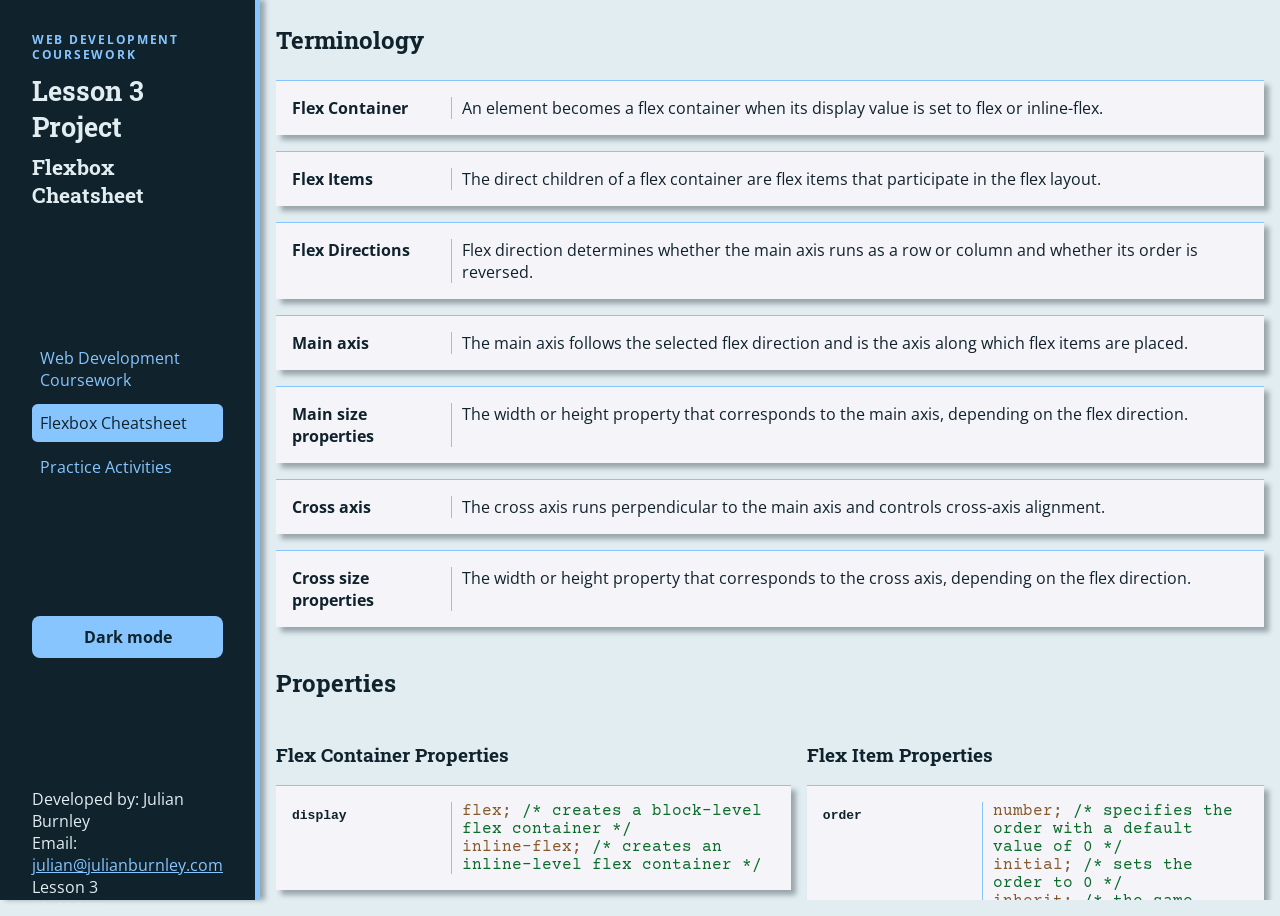
==== commit f65d10d2: "Finalize project credentials and accessibility" ====
--- a/flexbox-cheatsheet.html
+++ b/flexbox-cheatsheet.html
@@ -23,9 +23,10 @@
         </nav>
         <button class="theme-toggle" type="button" aria-pressed="false">Dark mode</button>
         <footer>
-            <span>Developed by: Julian Burnley (@jlnburn)</span>
+            <span>Developed by: Julian Burnley</span>
+            <span>Email: <a href="mailto:julian@julianburnley.com">julian@julianburnley.com</a></span>
             <span>Lesson 3</span>
-            <small>July 25, 2026</small>
+            <small>July 26, 2026</small>
         </footer>
     </section>
     <main>
@@ -33,31 +34,31 @@
         <dl>
             <div class="term-group">
                 <dt>Flex Container</dt>
-                <dd>A flex container is space preserved for use after creating a flexbox.</dd>
+                <dd>An element becomes a flex container when its display value is set to flex or inline-flex.</dd>
             </div>
             <div class="term-group">
                 <dt>Flex Items</dt>
-                <dd>Flex items are all the containers created from a flexbox, also known as children.</dd>
+                <dd>The direct children of a flex container are flex items that participate in the flex layout.</dd>
             </div>
             <div class="term-group">
                 <dt>Flex Directions</dt>
-                <dd>The flex direction determines the orientation of the flex items.</dd>
+                <dd>Flex direction determines whether the main axis runs as a row or column and whether its order is reversed.</dd>
             </div>
             <div class="term-group">
                 <dt>Main axis</dt>
-                <dd>The main axis can be described as the left to right or x axis of the flex container.</dd>
+                <dd>The main axis follows the selected flex direction and is the axis along which flex items are placed.</dd>
             </div>
             <div class="term-group">
                 <dt>Main size properties</dt>
-                <dd>Size could refer to the height, width, or number of characters of elements or inputs.</dd>
+                <dd>The width or height property that corresponds to the main axis, depending on the flex direction.</dd>
             </div>
             <div class="term-group">
                 <dt>Cross axis</dt>
-                <dd>The cross axis is similar to the y axis of a grid running down to up of a flex container.</dd>
+                <dd>The cross axis runs perpendicular to the main axis and controls cross-axis alignment.</dd>
             </div>
             <div class="term-group">
                 <dt>Cross size properties</dt>
-                <dd>The length of the items on the cross axis.</dd>
+                <dd>The width or height property that corresponds to the cross axis, depending on the flex direction.</dd>
             </div>
         </dl>
 
--- a/css/style.css
+++ b/css/style.css
@@ -12,7 +12,7 @@
   --color-medium: #86c5ff;
   --color-dark: #10222c;
   --color-code-text: #86592d;
-  --color-code-comment: #149014;
+  --color-code-comment: #0b6b2b;
   --color-shadow: rgba(16, 34, 44, 0.35);
   --color-sidebar-bg: #10222c;
   --color-sidebar-text: #e2edf1;
@@ -76,6 +76,7 @@
 .left-column nav {
   display: flex;
   flex-direction: column;
+  gap: 0.35em;
 }
 
 .left-column nav ul {
@@ -87,6 +88,7 @@
   text-decoration: none;
   padding: 0.5em;
   display: block;
+  border-radius: 0.35em;
 }
 
 .left-column nav a:hover,
@@ -96,6 +98,11 @@
   color: var(--color-dark);
 }
 
+.left-column nav a:focus-visible {
+  outline: 2px solid var(--color-sidebar-text);
+  outline-offset: 2px;
+}
+
 .theme-toggle {
   padding: 0.65em 1em;
   color: var(--color-sidebar-bg);
@@ -119,6 +126,15 @@
   display: flex;
   flex-direction: column;
   justify-content: space-around;
+}
+
+.left-column footer a {
+  color: var(--color-medium);
+}
+
+.left-column footer a:focus-visible {
+  outline: 2px solid var(--color-sidebar-text);
+  outline-offset: 2px;
 }
 
 main {
@@ -171,8 +187,17 @@
   color: var(--color-code-text);
 }
 
-dd span {
+main > p code {
+  color: var(--color-code-text);
+  font-family: var(--font-code);
+}
+
+dd code span {
   color: var(--color-code-comment);
+}
+
+:root[data-theme="light"] {
+  color-scheme: light;
 }
 
 :root[data-theme="dark"] {
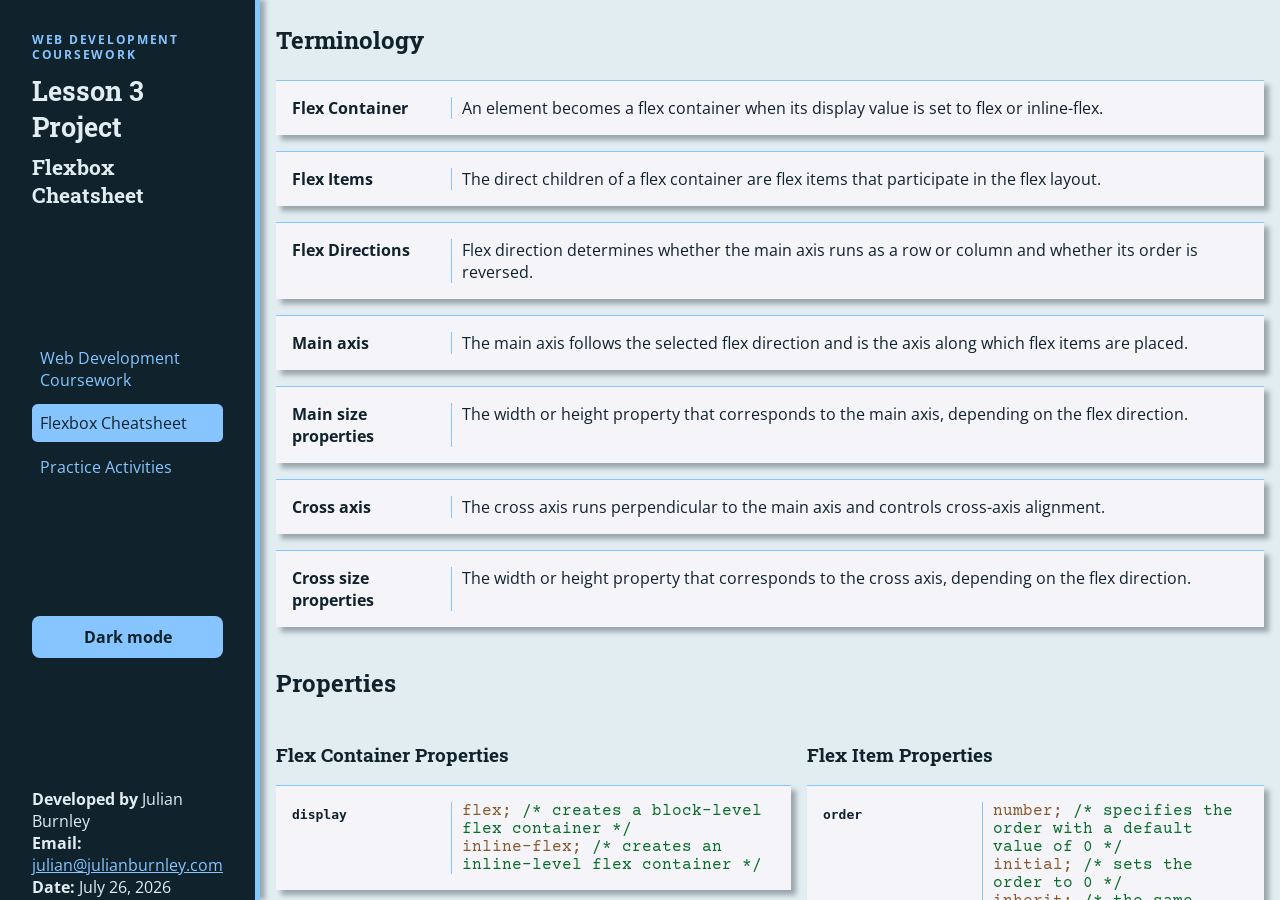
==== commit 01facd0e: "Standardize portfolio credentials" ====
--- a/flexbox-cheatsheet.html
+++ b/flexbox-cheatsheet.html
@@ -23,11 +23,10 @@
         </nav>
         <button class="theme-toggle" type="button" aria-pressed="false">Dark mode</button>
         <footer>
-            <span>Developed by: Julian Burnley</span>
-            <span>Email: <a href="mailto:julian@julianburnley.com">julian@julianburnley.com</a></span>
-            <span>Lesson 3</span>
-            <small>July 26, 2026</small>
-        </footer>
+    <p><strong>Developed by</strong> Julian Burnley</p>
+    <p><strong>Email:</strong> <a href="mailto:julian@julianburnley.com">julian@julianburnley.com</a></p>
+    <p><strong>Date:</strong> <time datetime="2026-07-26">July 26, 2026</time></p>
+  </footer>
     </section>
     <main>
         <h2>Terminology</h2>
